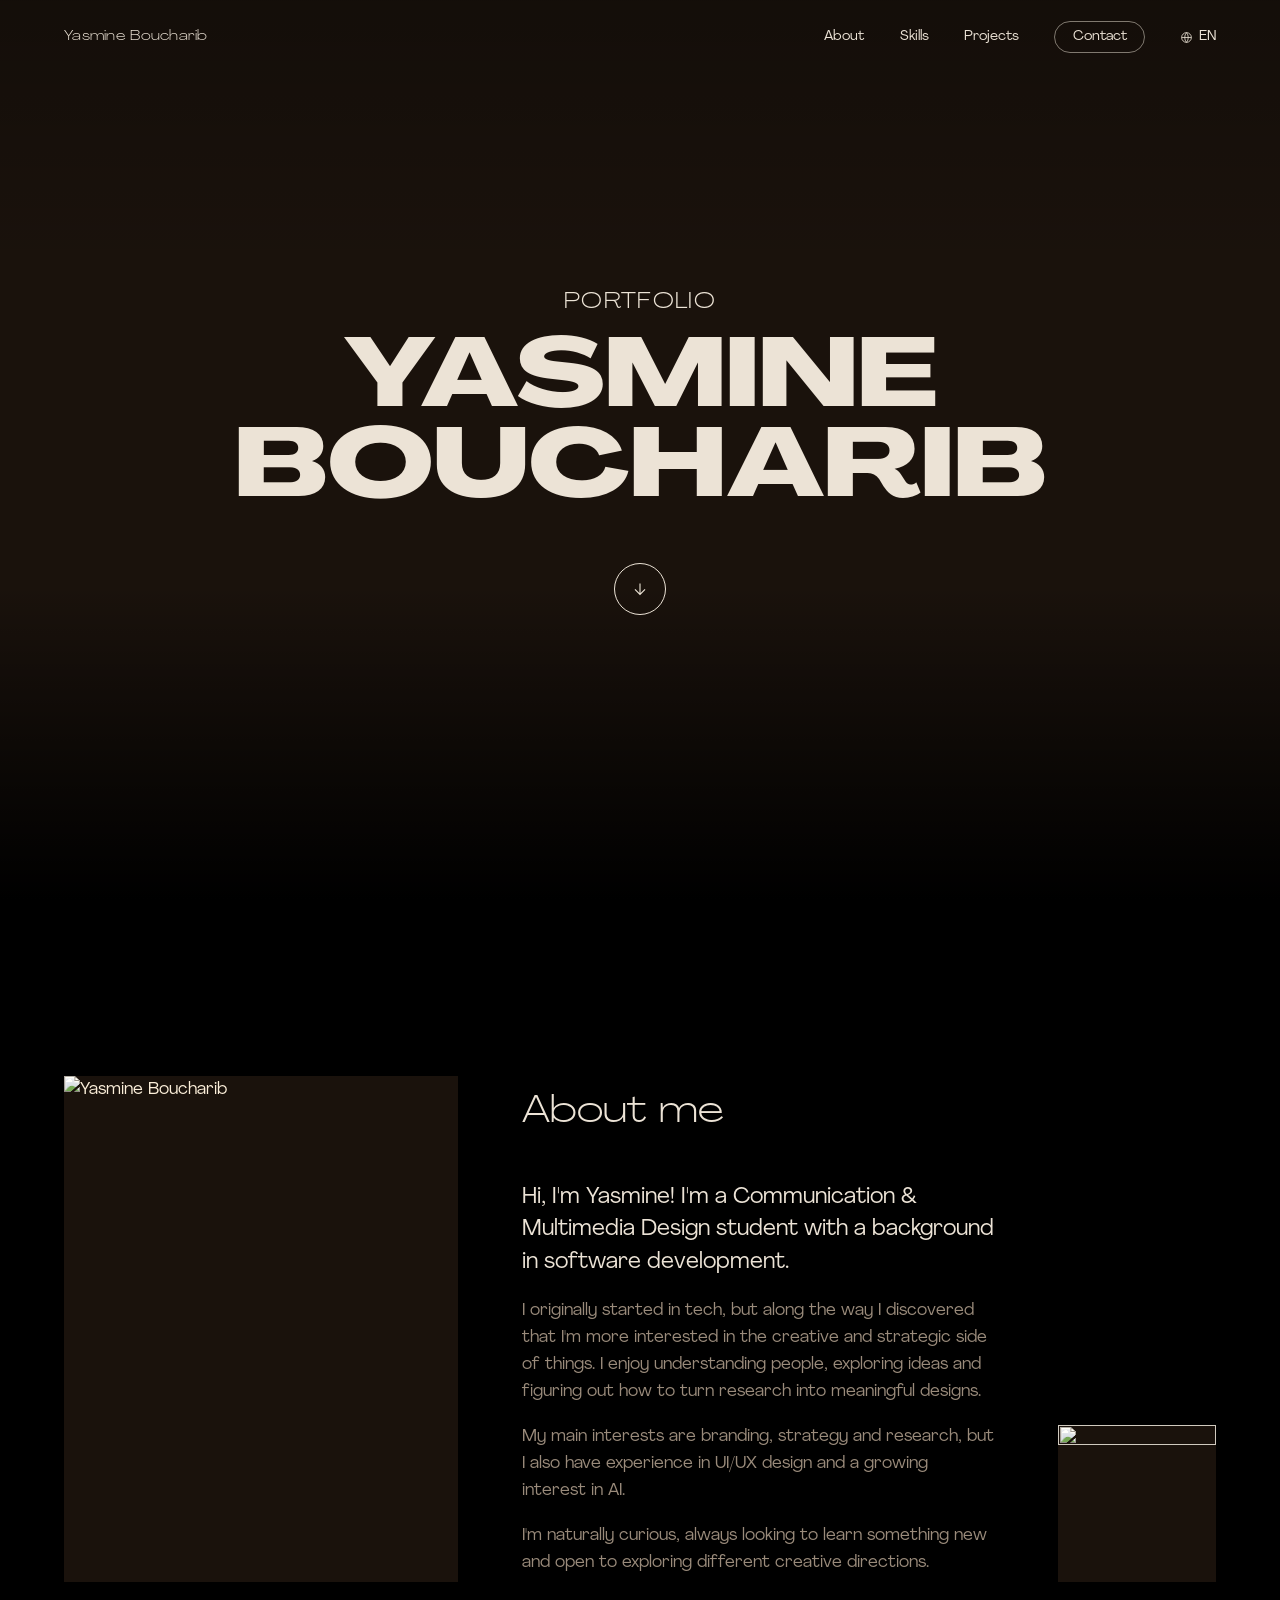
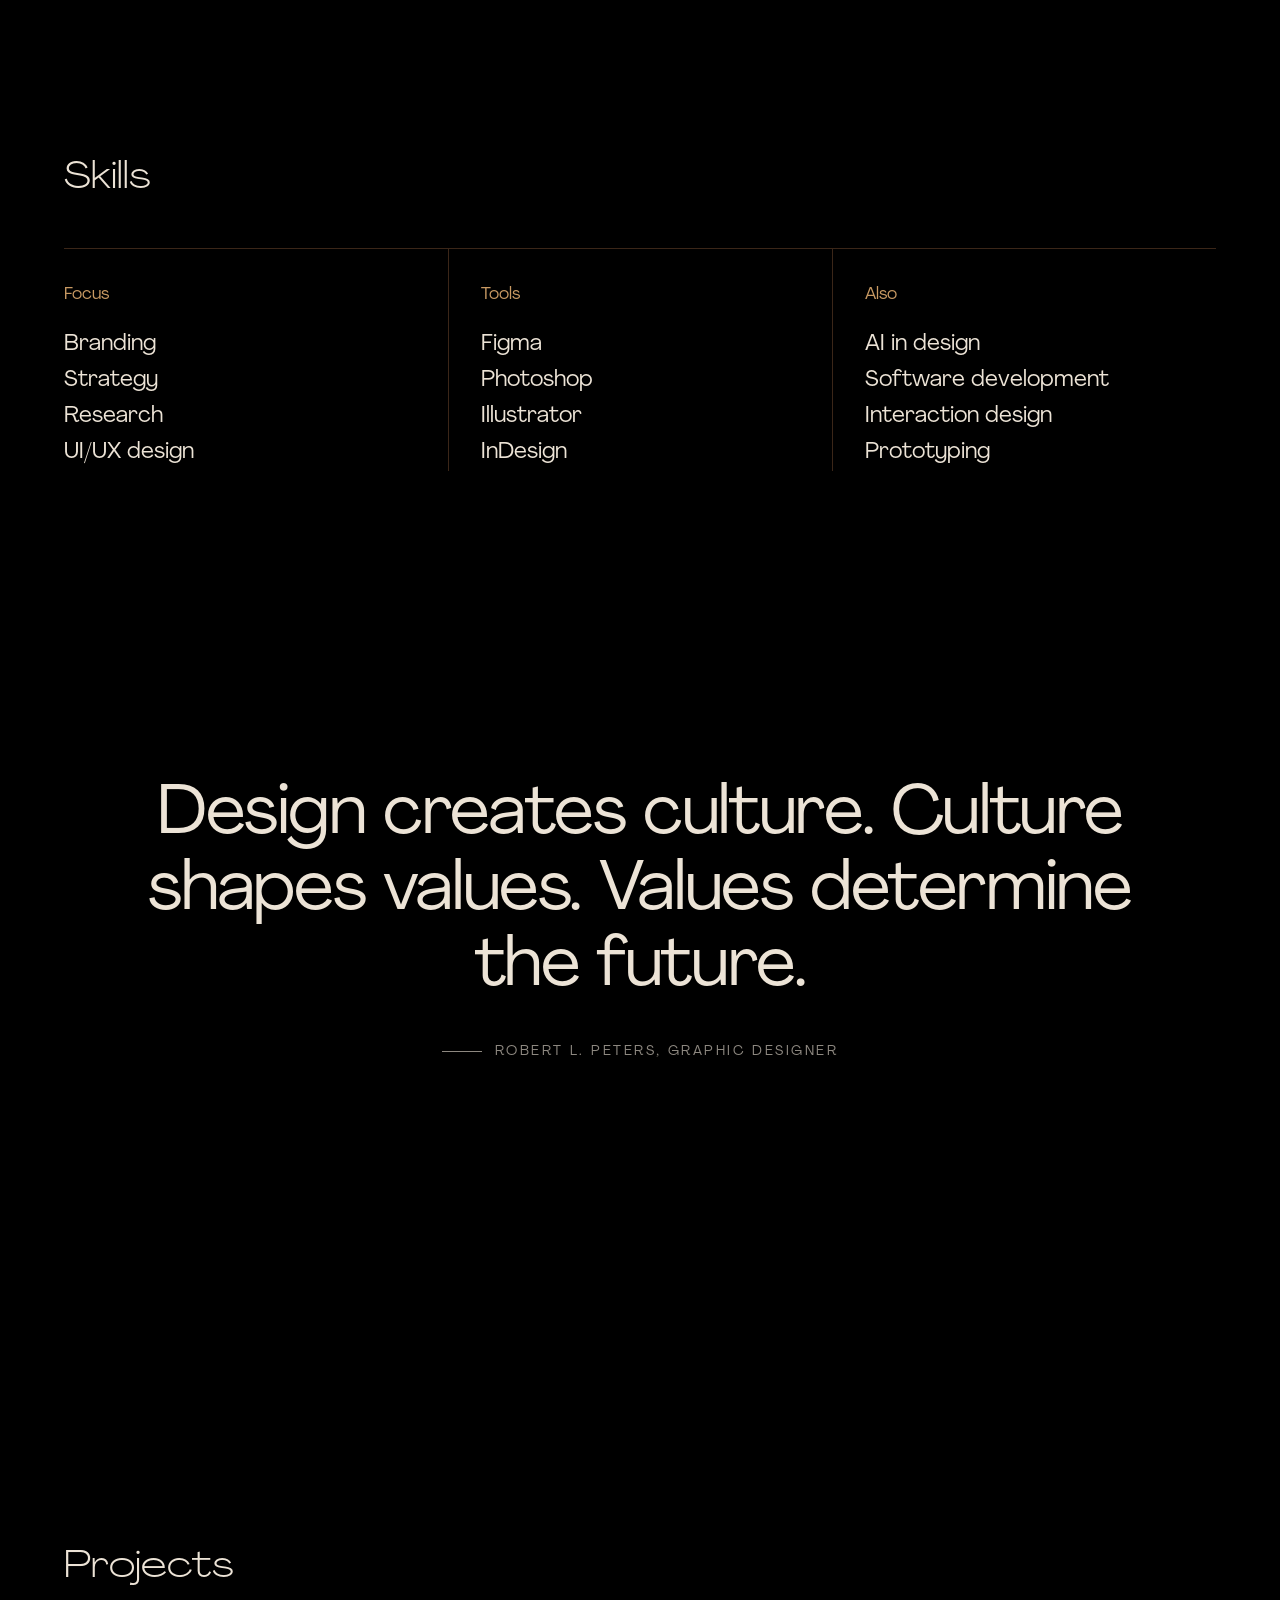
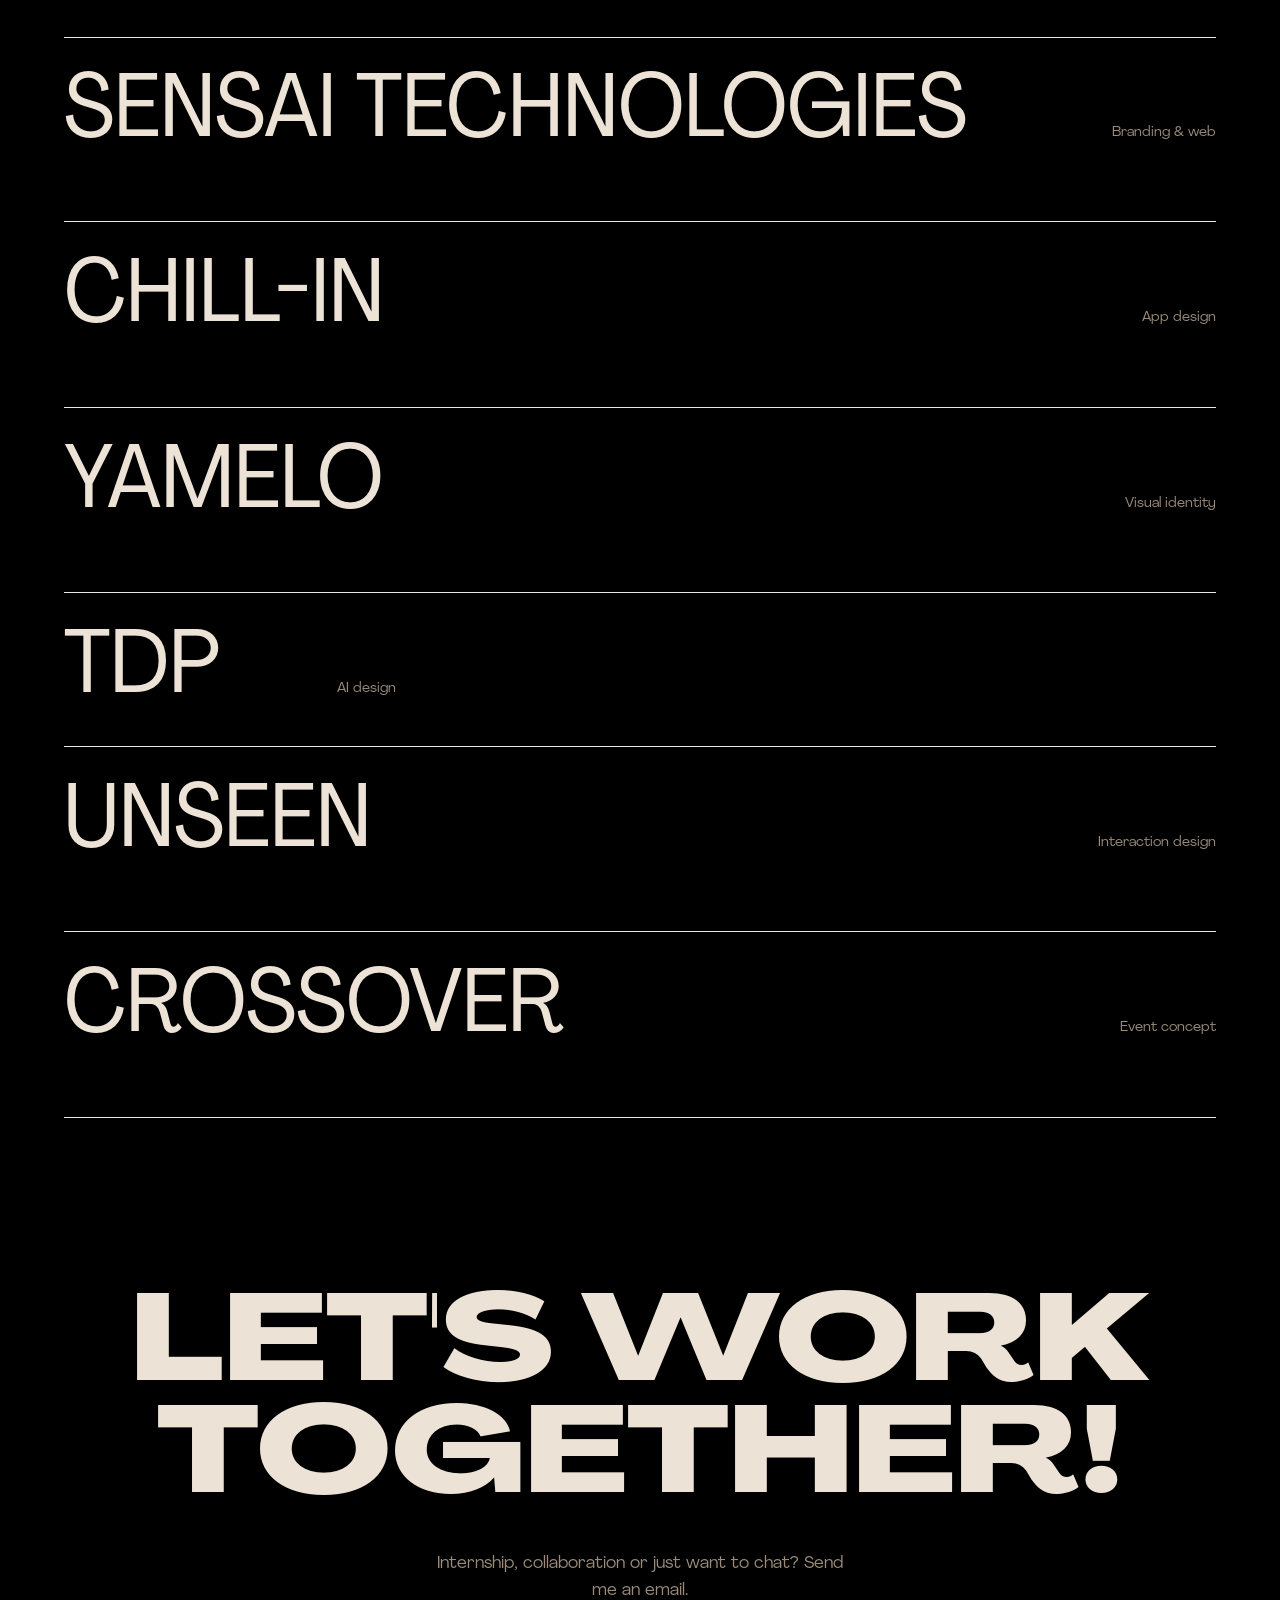
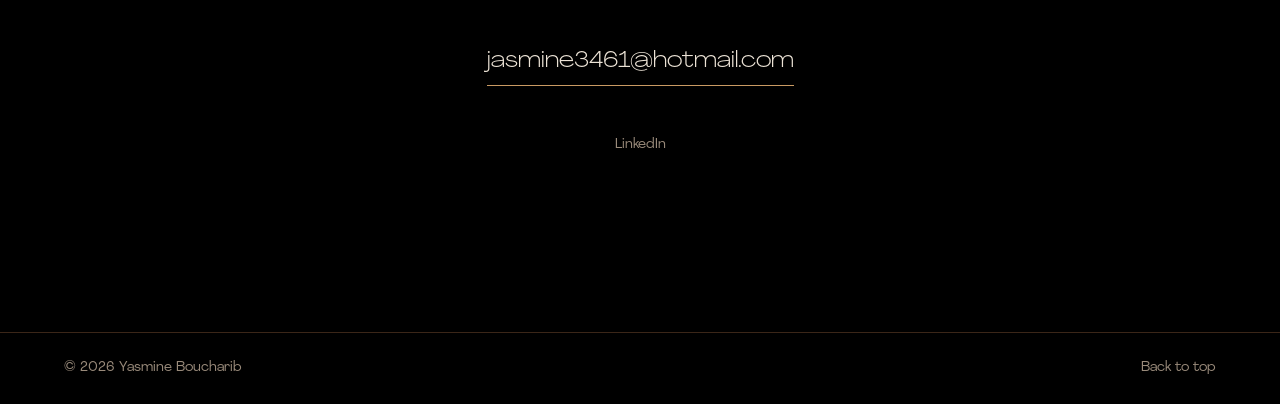
==== index.html @ 0ba99784 "Add files via upload" ====
<!DOCTYPE html>
<html lang="en">
<head>
  <meta charset="UTF-8" />
  <meta name="viewport" content="width=device-width, initial-scale=1.0" />
  <title>Yasmine Boucharib — Portfolio</title>
  <link rel="stylesheet" href="style.css" />

  <!-- EXTRA: quote + scroll-animaties -->
  <style>
    /* dun wit balkje bovenaan dat meeloopt met scrollen */
    .scroll-bar {
      position: fixed;
      inset: 0 0 auto 0;
      height: 2px;
      background: #fff;
      transform-origin: left;
      transform: scaleX(0);
      z-index: 999;
      pointer-events: none;
    }

    /* quote */
    .quote {
      min-height: 100vh;
      min-height: 100svh;
      display: grid;
      place-items: center;
      padding: 6rem clamp(1.25rem, 6vw, 6rem);
      text-align: center;
    }
    .quote blockquote { max-width: 1100px; margin: 0; }
    .quote__text {
      font-size: clamp(2rem, 5.4vw, 5rem);
      line-height: 1.1;
      letter-spacing: -0.02em;
      margin: 0;
    }
    .quote__text .w { display: inline-block; white-space: pre; }
    .quote__by {
      display: inline-block;
      margin-top: 2.2rem;
      font-style: normal;
      font-size: 0.85rem;
      letter-spacing: 0.18em;
      text-transform: uppercase;
      opacity: 0.6;
    }
    .quote__by::before {
      content: "";
      display: inline-block;
      width: 40px;
      height: 1px;
      background: currentColor;
      vertical-align: middle;
      margin-right: 0.8rem;
    }
    /* projecten: geen foto's, wel uitleg bij hover */
    .preview, .project__thumb { display: none !important; }
    .projects__list .project { flex-wrap: wrap; }
    .project__desc {
      display: block;
      grid-column: 1 / -1;
      flex-basis: 100%;
      max-width: 44rem;
      max-height: 0;
      overflow: hidden;
      opacity: 0;
      font-size: 0.95rem;
      line-height: 1.5;
      transition: max-height 0.5s cubic-bezier(0.22, 1, 0.36, 1), opacity 0.4s, margin 0.4s;
    }
    .project:hover .project__desc,
    .project:focus-visible .project__desc { max-height: 8em; opacity: 0.8; margin-top: 0.6rem; }
    @media (hover: none) { .project__desc { max-height: none; opacity: 0.8; margin-top: 0.5rem; } }
    /* taal: Engels standaard, Nederlands als de site op NL staat */
    .project__desc .d-nl { display: none; }
    html[lang^="nl"] .project__desc .d-nl { display: inline; }
    html[lang^="nl"] .project__desc .d-en { display: none; }
  </style>
</head>
<body>

  <!-- NAVBAR -->
  <nav class="nav" id="nav">
    <a href="#home" class="nav__name">Yasmine Boucharib</a>
    <div class="nav__right">
      <ul class="nav__links" id="navLinks">
        <li><a href="#about" data-i18n="nav.about">About</a></li>
        <li><a href="#skills" data-i18n="nav.skills">Skills</a></li>
        <li><a href="#projects" data-i18n="nav.projects">Projects</a></li>
        <li><a href="#contact" class="nav__cta" data-i18n="nav.contact">Contact</a></li>
      </ul>
      <div data-lang-switcher></div>
      <button class="nav__toggle" id="navToggle" aria-expanded="false" data-i18n="nav.menu">Menu</button>
    </div>
  </nav>

  <!-- HERO -->
  <header class="hero" id="home">
    <video class="hero__video" autoplay muted loop playsinline>
      <source src="bg_loop_clean.mp4" type="video/mp4" />
    </video>
    <div class="hero__fade"></div>

    <div class="hero__content">
      <p class="hero__kicker" data-i18n="hero.kicker">Portfolio</p>
      <h1 class="hero__title">
        <span class="line"><span>Yasmine</span></span>
        <span class="line"><span>Boucharib</span></span>
      </h1>
      <a href="#about" class="hero__arrow" aria-label="Scroll">
        <svg viewBox="0 0 24 24" fill="none" stroke="currentColor" stroke-width="1.2">
          <path d="M12 6v12M6.5 12.5 12 18l5.5-5.5" />
        </svg>
      </a>
    </div>
  </header>

  <main>

    <!-- ABOUT -->
    <section class="about" id="about">
      <figure class="about__photo">
        <!-- PLACEHOLDER: vervang door je eigen foto (bijv. assets/yasmine.jpg) -->
        <img src="https://picsum.photos/seed/yasmine-portrait/700/900" alt="Yasmine Boucharib" />
      </figure>

      <div class="about__text">
        <h2 class="heading"><span class="mask"><span class="mask__in" data-i18n="about.heading">About me</span></span></h2>
        <p class="about__intro" data-i18n="about.intro">Hi, I'm Yasmine! I'm a Communication &amp; Multimedia Design student with a background in software development.</p>
        <p data-i18n="about.p1">I originally started in tech, but along the way I discovered that I'm more interested in the creative and strategic side of things. I enjoy understanding people, exploring ideas and figuring out how to turn research into meaningful designs.</p>
        <p data-i18n="about.p2">My main interests are branding, strategy and research, but I also have experience in UI/UX design and a growing interest in AI.</p>
        <p data-i18n="about.p3">I'm naturally curious, always looking to learn something new and open to exploring different creative directions.</p>
      </div>

      <figure class="about__photo about__photo--small">
        <!-- PLACEHOLDER: tweede foto -->
        <img src="https://picsum.photos/seed/yasmine-detail/500/500" alt="" />
      </figure>
    </section>

    <!-- SKILLS -->
    <section class="skills" id="skills">
      <h2 class="heading"><span class="mask"><span class="mask__in" data-i18n="skills.heading">Skills</span></span></h2>
      <div class="skills__cols">
        <div class="skills__group">
          <h3 data-i18n="skills.focus">Focus</h3>
          <ul>
            <li data-i18n="skills.branding">Branding</li>
            <li data-i18n="skills.strategy">Strategy</li>
            <li data-i18n="skills.research">Research</li>
            <li data-i18n="skills.uiux">UI/UX design</li>
          </ul>
        </div>
        <div class="skills__group">
          <h3 data-i18n="skills.tools">Tools</h3>
          <ul>
            <li>Figma</li>
            <li>Photoshop</li>
            <li>Illustrator</li>
            <li>InDesign</li>
          </ul>
        </div>
        <div class="skills__group">
          <h3 data-i18n="skills.also">Also</h3>
          <ul>
            <li data-i18n="skills.ai">AI in design</li>
            <li data-i18n="skills.dev">Software development</li>
            <li data-i18n="skills.interaction">Interaction design</li>
            <li data-i18n="skills.prototyping">Prototyping</li>
          </ul>
        </div>
      </div>
    </section>

    <!-- QUOTE -->
    <section class="quote" id="quote">
      <blockquote>
        <p class="quote__text" id="quoteText">Design creates culture. Culture shapes values. Values determine the future.</p>
        <cite class="quote__by">Robert L. Peters, graphic designer</cite>
      </blockquote>
    </section>

    <!-- PROJECTS -->
    <section class="projects" id="projects">
      <h2 class="heading"><span class="mask"><span class="mask__in" data-i18n="projects.heading">Projects</span></span></h2>

      <ul class="projects__list">
        <li>
          <a href="projects/sensai.html" class="project">
            <span class="project__name">Sensai Technologies</span>
            <span class="project__type" data-i18n="type.brandingweb">Branding &amp; web</span>
            <span class="project__desc"><span class="d-nl" lang="nl">Documentatie, research, design en front-end programmeren.</span><span class="d-en" lang="en">Documentation, research, design and front-end development.</span></span>
          </a>
        </li>
        <li>
          <a href="projects/chill-in.html" class="project">
            <span class="project__name">Chill-in</span>
            <span class="project__type" data-i18n="type.app">App design</span>
            <span class="project__desc"><span class="d-nl" lang="nl">Een project van Paul Zautsen. Ik vernieuwde de stijl en maakte een UI/UX-ontwerp van hoe de app eruit kan zien.</span><span class="d-en" lang="en">A project by Paul Zautsen. I restyled the app and designed the UI/UX of how it could look.</span></span>
          </a>
        </li>
        <li>
          <a href="projects/yamelo.html" class="project">
            <span class="project__name">Yamelo</span>
            <span class="project__type" data-i18n="type.identity">Visual identity</span>
            <span class="project__desc"><span class="d-nl" lang="nl">Mijn eigen app, gemaakt binnen mijn opleiding. UX en software met hulp van AI, hulp bij de stijl van Muhammad Wasim.</span><span class="d-en" lang="en">My own app, made during my studies. UX and software with help from AI, style help from Muhammad Wasim.</span></span>
          </a>
        </li>
        <li>
          <a href="projects/tdp-artikel.html" class="project">
            <span class="project__name">TDP</span>
            <span class="project__type" data-i18n="type.ai">AI design</span>
            <span class="project__desc"><span class="d-nl" lang="nl">Opdracht binnen Multimedia Design: een artikel-website ontwerpen.</span><span class="d-en" lang="en">Multimedia Design assignment: designing an article website.</span></span>
          </a>
        </li>
        <li>
          <a href="projects/unseen.html" class="project">
            <span class="project__name">Unseen</span>
            <span class="project__type" data-i18n="type.interaction">Interaction design</span>
            <span class="project__desc"><span class="d-nl" lang="nl">Als team helemaal zelf gemaakt: van research tot design, en de filmpjes.</span><span class="d-en" lang="en">Made as a team from start to finish: from research to design, and the videos.</span></span>
          </a>
        </li>
        <li>
          <a href="projects/crossover.html" class="project">
            <span class="project__name">Crossover</span>
            <span class="project__type" data-i18n="type.event">Event concept</span>
            <span class="project__desc"><span class="d-nl" lang="nl">Eigen project met Maryam Laasiri, een international business student. Nog bezig.</span><span class="d-en" lang="en">Own project with Maryam Laasiri, an international business student. Ongoing.</span></span>
          </a>
        </li>
      </ul>

      <div class="preview" id="preview" aria-hidden="true">
        <img id="previewImg" src="" alt="" />
      </div>
    </section>

    <!-- CONTACT -->
    <section class="contact" id="contact">
      <h2 class="contact__title"><span class="mask"><span class="mask__in" data-i18n="contact.title">Let's work together!</span></span></h2>
      <p class="contact__sub" data-i18n="contact.sub">Internship, collaboration or just want to chat? Send me an email.</p>
      <a href="mailto:jasmine3461@hotmail.com" class="contact__mail">jasmine3461@hotmail.com</a>
      <ul class="contact__socials">
        <li><a href="https://www.linkedin.com/in/yasmine-boucharib-72169b391/" target="_blank" rel="noopener">LinkedIn</a></li>
      </ul>
    </section>

  </main>

  <footer class="footer">
    <span>© 2026 Yasmine Boucharib</span>
    <a href="#home" data-i18n="footer.top">Back to top</a>
  </footer>

  <!-- GSAP = animatie-library (werkt als een After Effects tijdlijn) -->
  <script src="https://cdn.jsdelivr.net/npm/gsap@3.12.5/dist/gsap.min.js"></script>
  <script src="https://cdn.jsdelivr.net/npm/gsap@3.12.5/dist/ScrollTrigger.min.js"></script>
  <script src="lang.js"></script>
  <script src="script.js"></script>

  <!-- EXTRA: scroll-animaties (los van script.js) -->
  <div class="scroll-bar" id="scrollBar" aria-hidden="true"></div>
  <script>
    (() => {
      const reduce = matchMedia("(prefers-reduced-motion: reduce)").matches;
      if (!window.gsap || !window.ScrollTrigger || reduce) return;
      gsap.registerPlugin(ScrollTrigger);

      // balkje bovenaan
      gsap.to("#scrollBar", {
        scaleX: 1, ease: "none",
        scrollTrigger: { trigger: document.body, start: "top top", end: "bottom bottom", scrub: 0.3 },
      });

      // hero: naam zakt weg en vervaagt bij wegscrollen
      gsap.to(".hero__content", {
        y: 120, opacity: 0, ease: "none",
        scrollTrigger: { trigger: ".hero", start: "top top", end: "bottom top", scrub: true },
      });
      gsap.to(".hero__video", {
        scale: 1.15, ease: "none",
        scrollTrigger: { trigger: ".hero", start: "top top", end: "bottom top", scrub: true },
      });

      // about: foto's openen als een gordijn en bewegen mee (parallax)
      gsap.utils.toArray(".about__photo").forEach((fig, i) => {
        gsap.fromTo(fig, { clipPath: "inset(100% 0 0 0)" }, {
          clipPath: "inset(0% 0 0 0)", duration: 1.4, ease: "expo.out",
          scrollTrigger: { trigger: fig, start: "top 85%" },
        });
        const img = fig.querySelector("img");
        if (img) {
          gsap.fromTo(img, { yPercent: -8, scale: 1.15 }, {
            yPercent: 8, ease: "none",
            scrollTrigger: { trigger: fig, start: "top bottom", end: "bottom top", scrub: true },
          });
        }
        gsap.to(fig, {
          y: i ? -80 : -30, ease: "none",
          scrollTrigger: { trigger: ".about", start: "top bottom", end: "bottom top", scrub: true },
        });
      });
      gsap.from(".about__text p", {
        y: 40, opacity: 0, duration: 1, stagger: 0.12, ease: "expo.out",
        scrollTrigger: { trigger: ".about__text", start: "top 75%" },
      });

      // skills: kolommen en items komen één voor één binnen
      gsap.utils.toArray(".skills__group").forEach((g, i) => {
        gsap.from(g.querySelector("h3"), {
          y: 30, opacity: 0, duration: 0.9, delay: i * 0.12, ease: "expo.out",
          scrollTrigger: { trigger: ".skills__cols", start: "top 80%" },
        });
        gsap.from(g.querySelectorAll("li"), {
          x: -30, opacity: 0, duration: 0.8, stagger: 0.07, delay: 0.2 + i * 0.12, ease: "power3.out",
          scrollTrigger: { trigger: ".skills__cols", start: "top 80%" },
        });
      });

      // quote: woorden lichten één voor één op terwijl je scrollt
      const q = document.getElementById("quoteText");
      if (q) {
        q.innerHTML = q.textContent.split(" ").map((w) => `<span class="w">${w} </span>`).join("");
        gsap.fromTo(q.querySelectorAll(".w"), { opacity: 0.12, y: 20 }, {
          opacity: 1, y: 0, stagger: 0.3, ease: "none",
          scrollTrigger: { trigger: ".quote", start: "top 70%", end: "center 45%", scrub: 0.6 },
        });
        gsap.from(".quote__by", {
          opacity: 0, y: 20, duration: 1, ease: "expo.out",
          scrollTrigger: { trigger: ".quote__by", start: "top 90%" },
        });
      }

      // projecten: lijst schuift omhoog, rij voor rij
      gsap.from(".projects__list > li", {
        y: 60, opacity: 0, duration: 1, stagger: 0.09, ease: "expo.out",
        scrollTrigger: { trigger: ".projects__list", start: "top 85%" },
      });

      // contact
      gsap.from(".contact__sub, .contact__mail, .contact__socials", {
        y: 40, opacity: 0, duration: 1, stagger: 0.12, ease: "expo.out",
        scrollTrigger: { trigger: ".contact", start: "top 75%" },
      });
    })();
  </script>
</body>
</html>
---- style.css ----
/* =========================================
   FONT — Agrandir (Pangram Pangram)
   Download via pangrampangram.com en zet de
   bestanden in een map /fonts naast deze css.
   ========================================= */
@font-face {
  font-family: "Agrandir";
  src: url("assets/fonts/Agrandir-Regular.woff2") format("woff2"),
       url("assets/fonts/Agrandir-Regular.otf") format("opentype");
  font-weight: 400;
  font-display: swap;
}
@font-face {
  font-family: "Agrandir";
  src: url("assets/fonts/Agrandir-GrandHeavy.woff2") format("woff2"),
       url("assets/fonts/Agrandir-GrandHeavy.otf") format("opentype");
  font-weight: 800;
  font-display: swap;
}
@font-face {
  font-family: "Agrandir Wide";
  src: url("assets/fonts/Agrandir-WideLight.woff2") format("woff2"),
       url("assets/fonts/Agrandir-WideLight.otf") format("opentype");
  font-weight: 300;
  font-display: swap;
}
@font-face {
  font-family: "Agrandir Narrow";
  src: url("assets/fonts/Agrandir-Narrow.woff2") format("woff2"),
       url("assets/fonts/Agrandir-Narrow.otf") format("opentype");
  font-weight: 700;
  font-display: swap;
}

/* =========================================
   TOKENS — palet komt uit de achtergrondvideo
   ========================================= */
:root {
  --black: #000000;      /* basis, zoals gevraagd */
  --espresso: #1a120c;   /* diepste bruin uit de video */
  --walnut: #3b2618;     /* randen, lijnen */
  --honey: #c99a63;      /* accent, het licht in de video */
  --sand: #ece3d6;       /* tekst */
  --dust: #9a8b7b;       /* secundaire tekst */
  --line-white: rgba(255, 255, 255, 0.9); /* lijnen bij projecten */

  --font: "Agrandir", "Helvetica Neue", Arial, "PingFang SC", "Microsoft YaHei", "Noto Sans SC", "Noto Sans Arabic", "Segoe UI", sans-serif;
  --font-wide: "Agrandir Wide", "Agrandir", "Helvetica Neue", Arial, "PingFang SC", "Microsoft YaHei", "Noto Sans SC", "Noto Sans Arabic", sans-serif;
  --font-narrow: "Agrandir Narrow", "Agrandir", "Arial Narrow", "PingFang SC", "Microsoft YaHei", "Noto Sans SC", "Noto Sans Arabic", sans-serif;

  /* type scale (1.333) */
  --fs-sm: 0.875rem;
  --fs-base: 1.0625rem;
  --fs-md: 1.4rem;
  --fs-lg: 2.37rem;
  --fs-xl: clamp(2.5rem, 7vw, 5.6rem);
  --fs-hero: clamp(3.4rem, 11vw, 9.5rem);

  --pad-x: clamp(1.25rem, 5vw, 4.5rem);
  --gap-section: clamp(6rem, 14vw, 11rem);
  --ease: cubic-bezier(0.22, 1, 0.36, 1);
}

/* =========================================
   RESET
   ========================================= */
*, *::before, *::after { box-sizing: border-box; margin: 0; padding: 0; }
html { scroll-behavior: smooth; overflow-x: clip; }
body {
  background: var(--black);
  color: var(--sand);
  font-family: var(--font);
  font-size: var(--fs-base);
  line-height: 1.6;
  -webkit-font-smoothing: antialiased;
  overflow-x: clip;
}
img { display: block; max-width: 100%; }
a { color: inherit; text-decoration: none; }
ul { list-style: none; }

:focus-visible {
  outline: 2px solid var(--honey);
  outline-offset: 4px;
}

/* =========================================
   NAVBAR
   ========================================= */
.nav {
  position: fixed;
  inset: 0 0 auto 0;
  z-index: 50;
  display: flex;
  align-items: center;
  justify-content: space-between;
  padding: 1.4rem var(--pad-x);
  transition: background 0.4s var(--ease), padding 0.4s var(--ease);
}
.nav.is-scrolled {
  background: rgba(0, 0, 0, 0.85);
  backdrop-filter: blur(12px);
  -webkit-backdrop-filter: blur(12px);
  padding-block: 0.9rem;
}
.nav__name {
  font-family: var(--font-wide);
  font-weight: 300;
  font-size: var(--fs-sm);
  letter-spacing: 0.02em;
}
.nav__right {
  display: flex;
  align-items: center;
  gap: 2.2rem; /* zelfde afstand als tussen de links */
}
/* taalknop in dezelfde stijl als de andere links */
.nav .lang { font-size: var(--fs-sm); }
.nav .lang__btn {
  border: 0;
  border-radius: 0;
  padding: 0.25rem 0;
  gap: 0.35rem;
  line-height: inherit;
  position: relative;
}
.nav .lang__btn::after {
  content: "";
  position: absolute;
  left: 0; bottom: 0;
  width: 100%; height: 1px;
  background: currentColor;
  transform: scaleX(0);
  transform-origin: right;
  transition: transform 0.4s var(--ease);
}
.nav .lang__btn:hover::after,
.nav .lang.is-open .lang__btn::after { transform: scaleX(1); transform-origin: left; }
.nav .lang__btn svg { width: 13px; height: 13px; }
.nav__links {
  display: flex;
  align-items: center;
  gap: 2.2rem;
  font-size: var(--fs-sm);
}
.nav__links a {
  position: relative;
  padding-block: 0.25rem;
}
.nav__links a::after {
  content: "";
  position: absolute;
  left: 0; bottom: 0;
  width: 100%; height: 1px;
  background: currentColor;
  transform: scaleX(0);
  transform-origin: right;
  transition: transform 0.4s var(--ease);
}
.nav__links a:hover::after,
.nav__links a.is-active::after {
  transform: scaleX(1);
  transform-origin: left;
}
.nav__cta {
  border: 1px solid rgba(236, 227, 214, 0.5);
  border-radius: 999px;
  padding: 0.45rem 1.1rem !important;
  transition: background 0.3s, color 0.3s;
}
.nav__cta::after { display: none; }
.nav__cta:hover { background: var(--sand); color: var(--black); }

.nav__toggle {
  display: none;
  background: none;
  border: 0;
  color: var(--sand);
  font: inherit;
  font-size: var(--fs-sm);
  cursor: pointer;
}

/* =========================================
   HERO
   ========================================= */
.hero {
  position: relative;
  height: 100vh;
  height: 100svh;
  min-height: 560px;
  display: grid;
  place-items: center;
  overflow: hidden;
  background: var(--espresso); /* fallback als de video laadt */
}
.hero__video {
  position: absolute;
  inset: 0;
  width: 100%; height: 100%;
  object-fit: cover;
}
/* video loopt naadloos over in het zwart eronder */
.hero__fade {
  position: absolute;
  inset: 0;
  background:
    linear-gradient(to bottom, rgba(0,0,0,0.25) 0%, rgba(0,0,0,0) 30%, rgba(0,0,0,0) 65%, var(--black) 100%);
}
.hero__content {
  position: relative;
  text-align: center;
  display: flex;
  flex-direction: column;
  align-items: center;
}
.hero__kicker {
  font-family: var(--font-wide);
  font-weight: 300;
  font-size: var(--fs-md);
  letter-spacing: 0.06em;
  text-transform: uppercase;
  margin-bottom: 1.2rem;
  opacity: 0;
  animation: fadeIn 1s var(--ease) 0.2s forwards;
}
.hero__title {
  font-weight: 800;
  font-size: clamp(2.6rem, 7.5vw, 6.8rem);
  line-height: 0.88;
  text-transform: uppercase;
  letter-spacing: -0.01em;
}
.hero__title .line {
  display: block;
  overflow: hidden;
  /* ruimte boven/onder zodat Agrandir niet wordt afgesneden */
  padding: 0.14em 0.04em 0.06em;
  margin: -0.14em 0 -0.06em;
}
.hero__title .line span {
  display: block;
  transform: translateY(105%);
  animation: rise 1.2s var(--ease) forwards;
}
.hero__title .line:nth-child(2) span { animation-delay: 0.12s; }

.hero__arrow {
  margin-top: 3rem;
  width: 52px; height: 52px;
  border: 1px solid var(--sand);
  border-radius: 50%;
  display: grid;
  place-items: center;
  opacity: 0;
  animation: fadeIn 1s var(--ease) 0.9s forwards;
  transition: background 0.3s, color 0.3s;
}
.hero__arrow svg { width: 22px; height: 22px; }
.hero__arrow:hover { background: var(--sand); color: var(--black); }

@keyframes rise { to { transform: translateY(0); } }
@keyframes fadeIn { to { opacity: 1; } }

/* =========================================
   GEDEELD
   ========================================= */
main > section {
  padding: var(--gap-section) var(--pad-x) 0;
}
.heading {
  font-family: var(--font-wide);
  font-weight: 300;
  font-size: var(--fs-lg);
  line-height: 1.1;
  margin-bottom: 3rem;
}

/* =========================================
   ABOUT
   ========================================= */
.about {
  display: grid;
  grid-template-columns: 5fr 6fr 2fr;
  gap: clamp(2rem, 5vw, 5rem);
  align-items: start;
}
.about__photo { background: var(--espresso); }
.about__photo img {
  width: 100%;
  aspect-ratio: 7 / 9;
  object-fit: cover;
  filter: sepia(0.25) saturate(0.85);
}
.about__photo--small {
  align-self: end;
}
.about__photo--small img { aspect-ratio: 1; }
.about__text { max-width: 34rem; padding-top: 1rem; }
.about__text p + p { margin-top: 1.1rem; color: var(--dust); }
.about__intro {
  font-size: var(--fs-md);
  line-height: 1.45;
  color: var(--sand);
}

/* =========================================
   SKILLS
   ========================================= */
.skills__cols {
  display: grid;
  grid-template-columns: repeat(3, 1fr);
  border-top: 1px solid var(--walnut);
}
.skills__group { padding: 2rem 2rem 0 0; }
.skills__group + .skills__group {
  padding-left: 2rem;
  border-left: 1px solid var(--walnut);
}
.skills__group h3 {
  font-weight: 400;
  font-size: var(--fs-base);
  color: var(--honey);
  margin-bottom: 1.2rem;
}
.skills__group ul { overflow: hidden; }
.skills__group li {
  font-size: var(--fs-md);
  line-height: 1.6;
}

/* =========================================
   MASKER — tekst schuift omhoog uit het niets
   ========================================= */
.mask { display: block; overflow: hidden; padding: 0.14em 0.04em 0.08em; margin: -0.14em -0.04em -0.08em; }
.mask__in { display: block; }
.sr-only {
  position: absolute; width: 1px; height: 1px;
  overflow: hidden; clip: rect(0 0 0 0); white-space: nowrap;
}

/* =========================================
   REEL — kinetic typography
   ========================================= */
.reel {
  position: relative;
  height: 100vh;
  height: 100svh;
  min-height: 520px;
  margin-top: var(--gap-section);
  padding: 0;
  overflow: hidden;
  background: var(--black);
}
.reel__stage {
  position: absolute;
  inset: 0;
  perspective: 1100px;
}
.reel__fx {
  position: absolute;
  inset: 0;
  display: grid;
  /* vaste kolom: te brede woorden duwen het midden niet meer opzij */
  grid-template-columns: minmax(0, 1fr);
  grid-template-rows: minmax(0, 1fr);
  place-items: center;
  transform-style: preserve-3d;
}
.reel__fx > * { grid-area: 1 / 1; justify-self: unsafe center; }
.reel__bg {
  position: absolute;
  inset: 0;
  background: var(--honey);
  transform: scaleY(0);
  transform-origin: 50% 100%;
}
.reel__circle {
  position: absolute;
  inset: 0;
  background: var(--black);
  clip-path: circle(0% at 50% 50%);
}
.reel__ring {
  width: min(72vw, 72vh);
  aspect-ratio: 1;
  border: 1px solid var(--sand);
  border-radius: 50%;
  opacity: 0;
}
.reel__lines { position: absolute; inset: 0; }
.reel__lines span {
  position: absolute;
  left: 0;
  width: 100%;
  height: 1px;
  background: var(--sand);
  transform: scaleX(0);
}
.reel__lines span:nth-child(1) { top: 28%; }
.reel__lines span:nth-child(2) { top: 50%; }
.reel__lines span:nth-child(3) { top: 72%; }

.reel__word {
  position: relative;
  margin: 0;
  font-weight: 800;
  font-size: clamp(3rem, 13vw, 13rem);
  line-height: 0.95;
  text-transform: uppercase;
  white-space: nowrap;
  color: var(--sand);
  opacity: 0;
  visibility: hidden;
}
.reel__word--mask { overflow: hidden; padding: 0.16em 0.06em 0.1em; }
.reel__word--dark { color: var(--black); }
.reel__word--outline {
  color: transparent;
  -webkit-text-stroke: 2px var(--sand);
}
.reel__word .ch,
.reel__small .ch,
.reel__word .chi { display: inline-block; white-space: pre; }

/* teller + balk */
.reel__ui {
  position: absolute;
  left: var(--pad-x);
  right: var(--pad-x);
  bottom: 2rem;
  z-index: 4;
  display: flex;
  align-items: center;
  gap: 1rem;
  font-size: var(--fs-sm);
  color: var(--sand);
  pointer-events: none;
}
.reel__ui > * {
  background: rgba(0, 0, 0, 0.45);
  backdrop-filter: blur(8px);
  -webkit-backdrop-filter: blur(8px);
  border-radius: 999px;
  padding: 0.4rem 0.9rem;
}
.reel__ui > .reel__bar { padding: 0; border-radius: 0; background: rgba(236, 227, 214, 0.3); }
.reel__count b { font-weight: 400; }
.reel__bar {
  position: relative;
  width: 120px;
  height: 1px;
  background: rgba(236, 227, 214, 0.3);
}
.reel__bar i {
  position: absolute;
  inset: 0;
  background: var(--sand);
  transform: scaleX(0);
  transform-origin: left;
}
.reel__hint { margin-inline-start: auto; opacity: 0.7; }

/* eigen cursor */
.reel__cursor {
  position: absolute;
  top: 0;
  left: 0;
  z-index: 5;
  width: 88px;
  height: 88px;
  margin: -44px 0 0 -44px;
  border-radius: 50%;
  background: var(--sand);
  color: var(--black);
  display: grid;
  place-items: center;
  font-size: 0.8rem;
  pointer-events: none;
  box-shadow: 0 10px 30px rgba(0, 0, 0, 0.35);
  transform: scale(0);
}
@media (hover: hover) {
  .reel { cursor: none; }
}
@media (hover: none) {
  .reel__cursor { display: none; }
}
.reel__small {
  position: relative;
  margin: 0;
  transform: translateY(clamp(3.5rem, 9vw, 8rem));
  font-family: var(--font-wide);
  font-weight: 300;
  font-size: clamp(1rem, 2vw, 1.6rem);
  color: var(--honey);
  opacity: 0;
  visibility: hidden;
}

/* lijnen onder de projecten tekenen zichzelf */
.projects__list { position: relative; border-top: 0 !important; }
.projects__list::before,
.projects__list li::after {
  content: "";
  position: absolute;
  left: 0;
  right: 0;
  height: 1px;
  background: var(--line-white);
  transform: scaleX(var(--draw, 1));
  transform-origin: left;
}
.projects__list::before { top: 0; }
.projects__list li { position: relative; overflow: hidden; border-bottom: 0 !important; }
.projects__list li::after { bottom: 0; }
html[dir="rtl"] .projects__list::before,
html[dir="rtl"] .projects__list li::after { transform-origin: right; }

/* foto in About: overflow voor de wipe */
.about__photo { overflow: hidden; }

/* =========================================
   PROJECTS — het opvallende stuk
   ========================================= */
.projects__list {
  border-top: 1px solid var(--line-white);
}
.projects__list li {
  border-bottom: 1px solid var(--line-white);
}
.project {
  display: flex;
  align-items: baseline;
  justify-content: space-between;
  gap: 2rem;
  padding: clamp(1.2rem, 2.5vw, 2rem) 0;
  transition: color 0.35s var(--ease), padding 0.5s var(--ease);
}
.project__name {
  font-family: var(--font-narrow);
  font-weight: 700;
  font-size: var(--fs-xl);
  line-height: 1;
  text-transform: uppercase;
}
.project__type {
  flex-shrink: 0;
  font-size: var(--fs-sm);
  color: var(--dust);
  transition: color 0.35s;
}
.project__thumb { display: none; }

/* hover: andere namen dimmen, actieve schuift in */
.projects__list:hover .project { color: rgba(236, 227, 214, 0.25); }
.projects__list .project:hover,
.projects__list .project:focus-visible {
  color: var(--sand);
  padding-left: 1.5rem;
}
.project:hover .project__type { color: var(--honey); }

.preview {
  position: fixed;
  top: 0; left: 0;
  width: clamp(240px, 26vw, 400px);
  aspect-ratio: 9 / 6.5;
  pointer-events: none;
  z-index: 40;
  overflow: hidden;
  opacity: 0;
  transform: translate(-50%, -50%) scale(0.85);
  transition: opacity 0.35s var(--ease), transform 0.45s var(--ease);
}
.preview.is-visible {
  opacity: 1;
  transform: translate(-50%, -50%) scale(1);
}
.preview img {
  width: 100%; height: 100%;
  object-fit: cover;
}

/* =========================================
   CONTACT
   ========================================= */
.contact {
  padding-bottom: var(--gap-section);
  text-align: center;
}
.contact__title {
  font-weight: 800;
  font-size: clamp(2.2rem, 9.5vw, 9rem);
  line-height: 0.92;
  text-transform: uppercase;
  max-width: 12ch;
  overflow-wrap: break-word;
  hyphens: auto;
  margin: 0 auto 2rem;
}
.contact__sub {
  color: var(--dust);
  max-width: 36ch;
  margin: 0 auto 2.5rem;
}
.contact__mail {
  display: inline-block;
  font-family: var(--font-wide);
  font-weight: 300;
  font-size: var(--fs-md);
  border-bottom: 1px solid var(--honey);
  padding-bottom: 0.3rem;
  transition: color 0.3s;
}
.contact__mail:hover { color: var(--honey); }
.contact__socials {
  display: flex;
  justify-content: center;
  gap: 2rem;
  margin-top: 3rem;
  font-size: var(--fs-sm);
  color: var(--dust);
}
.contact__socials a:hover { color: var(--sand); }

/* =========================================
   FOOTER
   ========================================= */
.footer {
  display: flex;
  justify-content: space-between;
  padding: 1.5rem var(--pad-x);
  border-top: 1px solid var(--walnut);
  font-size: var(--fs-sm);
  color: var(--dust);
}
.footer a:hover { color: var(--sand); }

/* =========================================
   RESPONSIVE
   ========================================= */
@media (max-width: 900px) {
  .about { grid-template-columns: 1fr 1fr; }
  .about__photo--small { display: none; }
}

@media (max-width: 720px) {
  .skills__cols { grid-template-columns: 1fr; }
  .skills__group,
  .skills__group + .skills__group {
    padding: 1.6rem 0;
    border-left: 0;
    border-bottom: 1px solid var(--walnut);
  }
  .nav__toggle { display: block; }
  .nav__links {
    position: fixed;
    inset: 0;
    flex-direction: column;
    justify-content: center;
    gap: 2rem;
    font-size: var(--fs-lg);
    background: var(--black);
    opacity: 0;
    visibility: hidden;
    transition: opacity 0.4s var(--ease), visibility 0.4s;
    z-index: -1;
  }
  .nav.is-open .nav__links { opacity: 1; visibility: visible; }
  .nav__cta { font-size: var(--fs-md); }

  .about { grid-template-columns: 1fr; }
  .about__photo { max-width: 420px; }


  .project { flex-direction: column; gap: 0.6rem; }
  .project__thumb {
    display: block;
    width: 100%;
    aspect-ratio: 16 / 10;
    object-fit: cover;
    margin-top: 0.8rem;
  }
  .projects__list:hover .project { color: inherit; }
  .projects__list .project:hover { padding-left: 0; }
  .preview { display: none; }
}

@media (prefers-reduced-motion: reduce) {
  html { scroll-behavior: auto; }
  *, *::before, *::after {
    animation-duration: 0.01ms !important;
    animation-delay: 0ms !important;
    transition-duration: 0.01ms !important;
  }
}

/* =========================================
   ARABISCH (rechts naar links)
   ========================================= */
html[dir="rtl"] .skills__group { padding: 2rem 0 0 2rem; }
html[dir="rtl"] .skills__group + .skills__group {
  padding-right: 2rem;
  border-left: 0;
  border-right: 1px solid var(--walnut);
}
html[dir="rtl"] .projects__list .project:hover,
html[dir="rtl"] .projects__list .project:focus-visible { padding-left: 0; padding-right: 1.5rem; }
@media (max-width: 720px) {
  html[dir="rtl"] .projects__list .project:hover { padding-right: 0; }
  html[dir="rtl"] .skills__group,
  html[dir="rtl"] .skills__group + .skills__group { padding: 1.6rem 0; border-right: 0; }
}
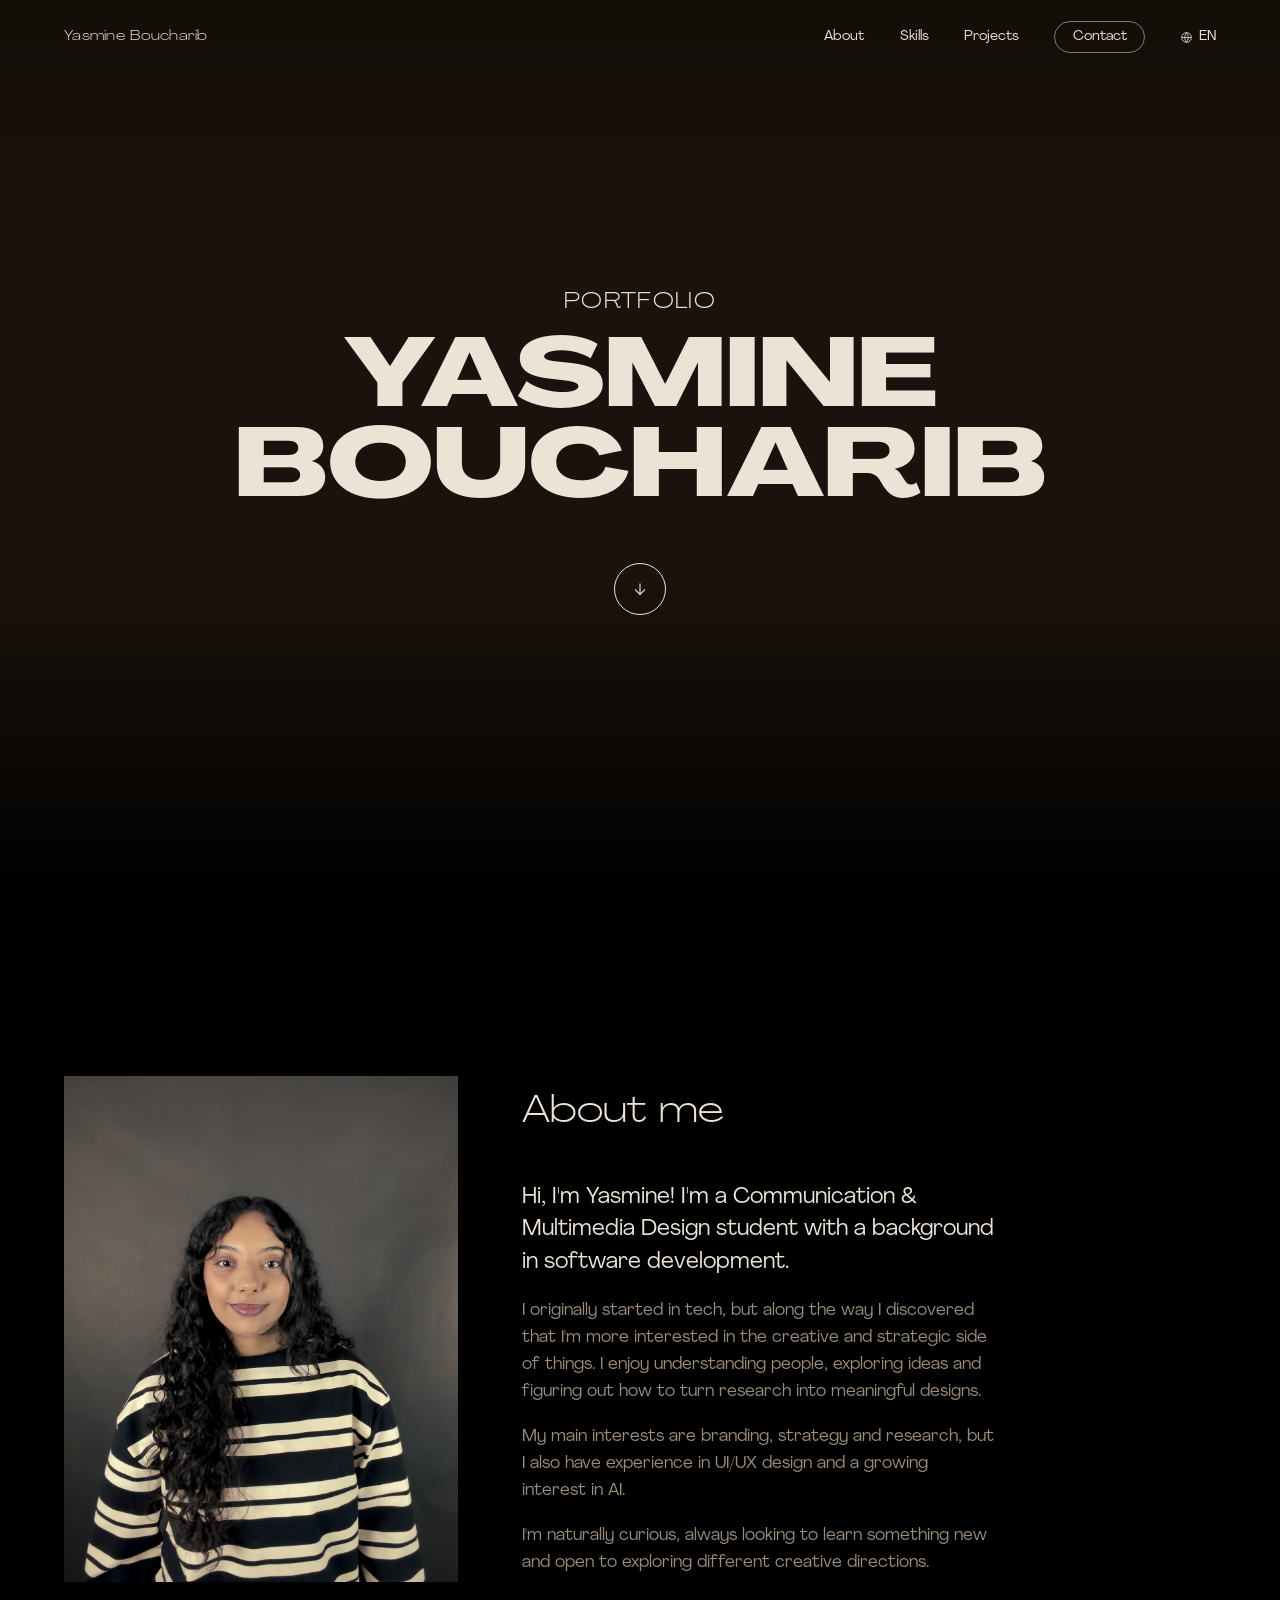
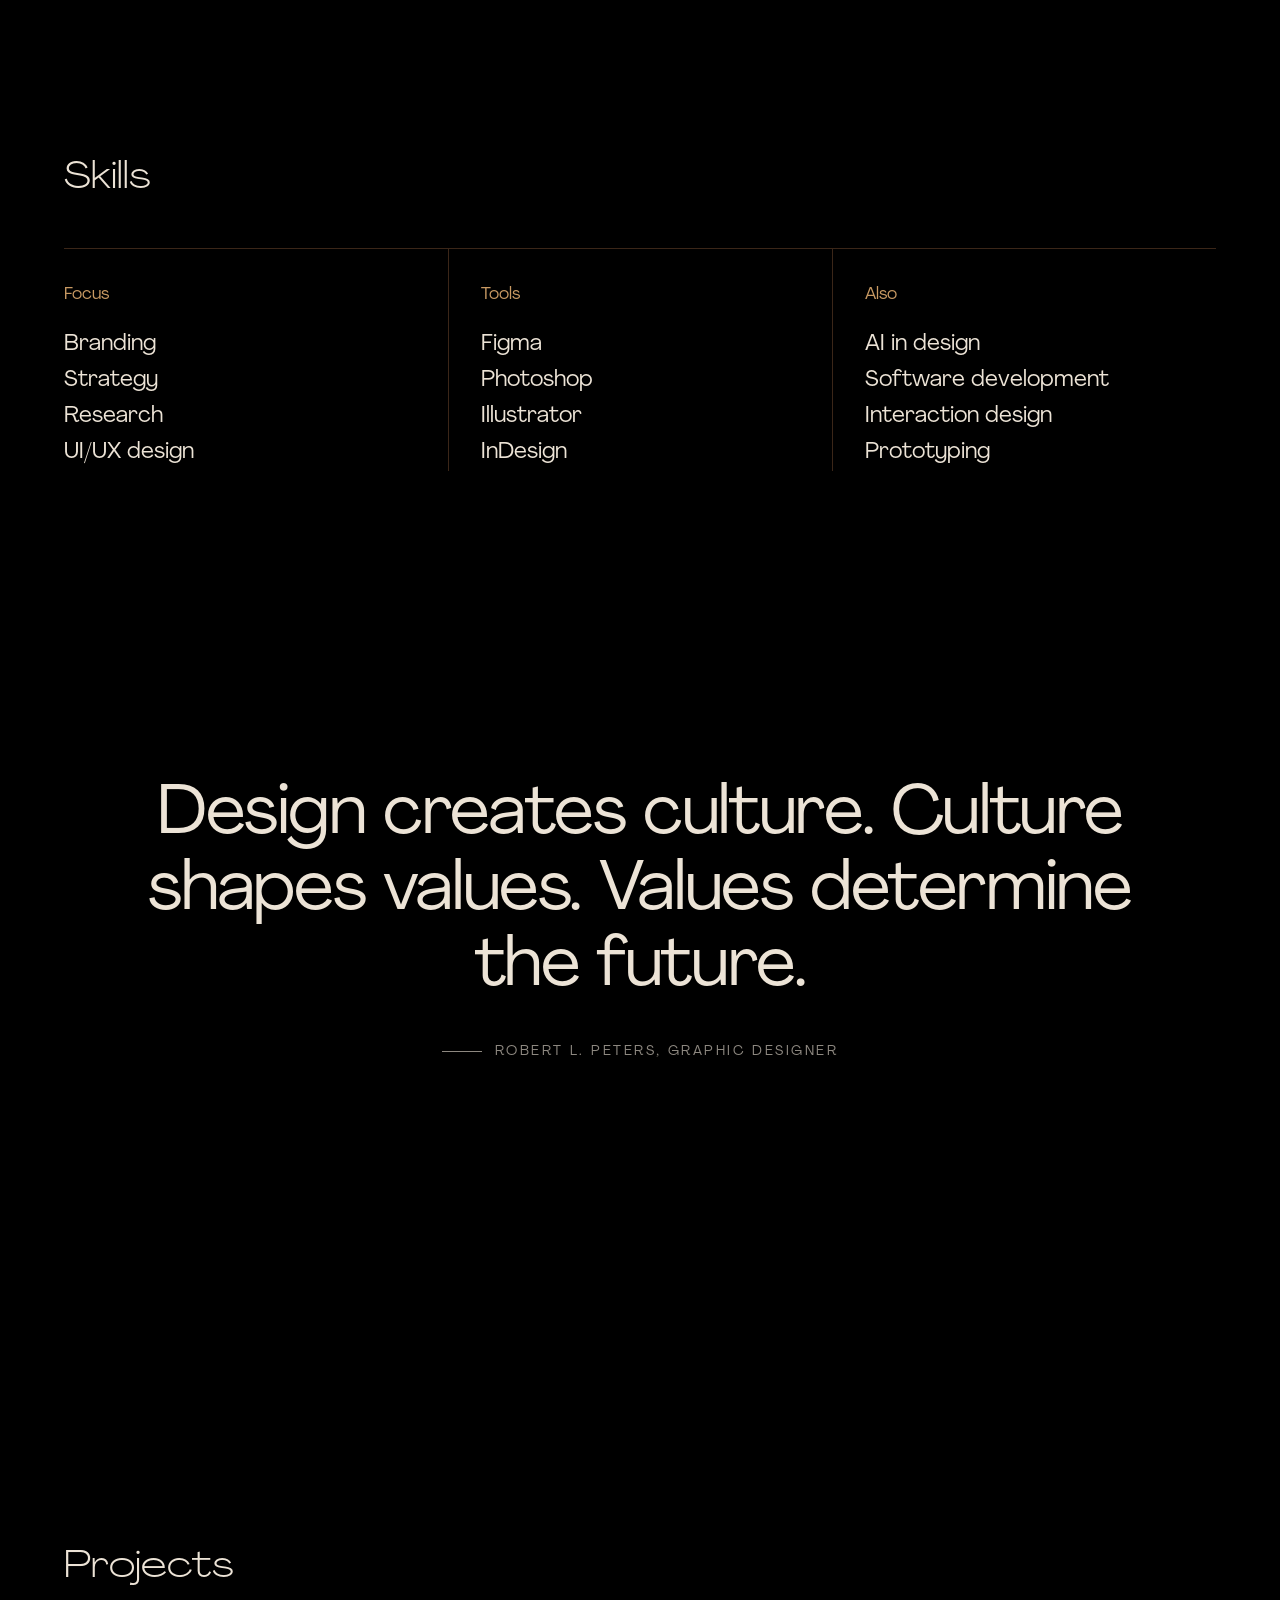
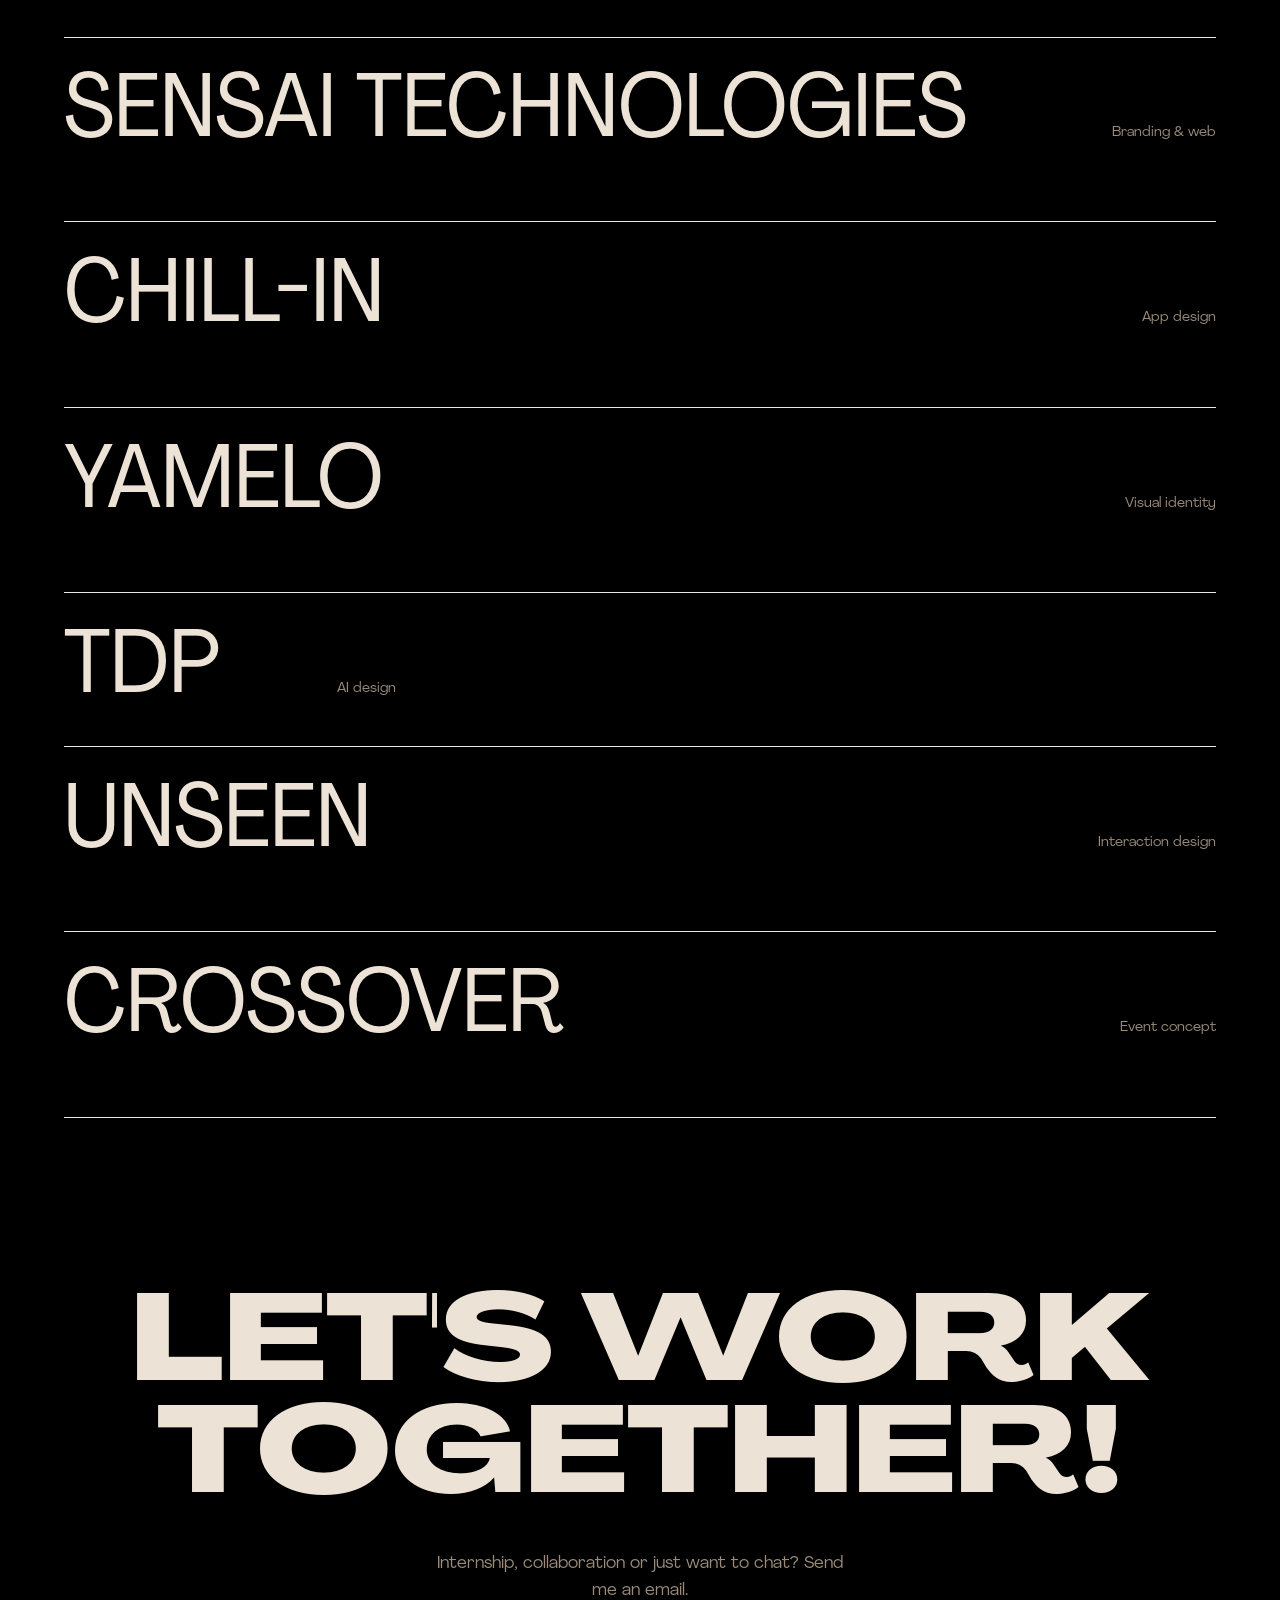
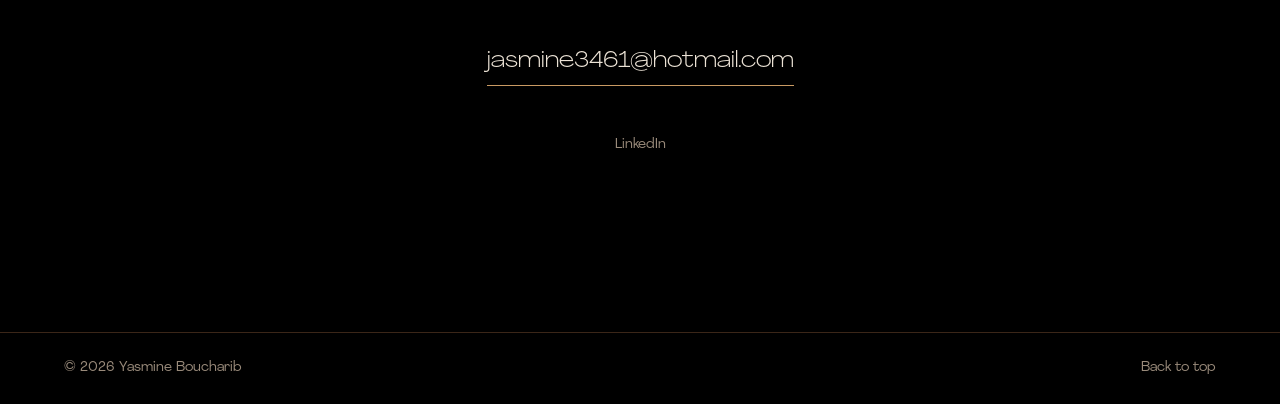
==== commit 579bb9a8: "Add files via upload" ====
--- a/index.html
+++ b/index.html
@@ -122,8 +122,7 @@
     <!-- ABOUT -->
     <section class="about" id="about">
       <figure class="about__photo">
-        <!-- PLACEHOLDER: vervang door je eigen foto (bijv. assets/yasmine.jpg) -->
-        <img src="https://picsum.photos/seed/yasmine-portrait/700/900" alt="Yasmine Boucharib" />
+        <img src="assets/images/me.jpg" alt="Yasmine Boucharib" />
       </figure>
 
       <div class="about__text">
@@ -134,10 +133,6 @@
         <p data-i18n="about.p3">I'm naturally curious, always looking to learn something new and open to exploring different creative directions.</p>
       </div>
 
-      <figure class="about__photo about__photo--small">
-        <!-- PLACEHOLDER: tweede foto -->
-        <img src="https://picsum.photos/seed/yasmine-detail/500/500" alt="" />
-      </figure>
     </section>
 
     <!-- SKILLS -->
@@ -205,7 +200,7 @@
           <a href="projects/yamelo.html" class="project">
             <span class="project__name">Yamelo</span>
             <span class="project__type" data-i18n="type.identity">Visual identity</span>
-            <span class="project__desc"><span class="d-nl" lang="nl">Mijn eigen app, gemaakt binnen mijn opleiding. UX en software met hulp van AI, hulp bij de stijl van Muhammad Wasim.</span><span class="d-en" lang="en">My own app, made during my studies. UX and software with help from AI, style help from Muhammad Wasim.</span></span>
+            <span class="project__desc"><span class="d-nl" lang="nl">Mijn eigen app, gemaakt binnen mijn opleiding. UX en software met hulp van AI, hulp bij de stijl van Muhammad Qasim.</span><span class="d-en" lang="en">My own app, made during my studies. UX and software with help from AI, style help from Muhammad Qasim.</span></span>
           </a>
         </li>
         <li>
@@ -273,15 +268,27 @@
         scrollTrigger: { trigger: document.body, start: "top top", end: "bottom bottom", scrub: 0.3 },
       });
 
-      // hero: naam zakt weg en vervaagt bij wegscrollen
-      gsap.to(".hero__content", {
-        y: 120, opacity: 0, ease: "none",
-        scrollTrigger: { trigger: ".hero", start: "top top", end: "bottom top", scrub: true },
-      });
-      gsap.to(".hero__video", {
-        scale: 1.15, ease: "none",
-        scrollTrigger: { trigger: ".hero", start: "top top", end: "bottom top", scrub: true },
-      });
+      // hero: naam zakt weg en vervaagt bij wegscrollen.
+      // Dit wacht tot de pagina klaar is, zodat het NA script.js komt.
+      // Eerst halen we oude scroll-animaties op de naam weg (die zorgden dat je naam verdween),
+      // daarna maken we er één met vaste begin- en eindwaarden.
+      const heroScroll = () => {
+        ScrollTrigger.getAll().forEach((st) => {
+          const a = st.animation;
+          if (!a || !a.targets) return;
+          const hit = a.targets().some((el) => el instanceof Element && (el.closest(".hero__content") || el.matches(".hero__video")));
+          if (!hit) return;
+          st.kill(); a.kill();
+          gsap.set(a.targets(), { clearProps: "opacity,transform" });
+        });
+        const st = { trigger: ".hero", start: "top top", end: "bottom top", scrub: true };
+        gsap.fromTo(".hero__content", { y: 0, opacity: 1 }, { y: 120, opacity: 0, ease: "none", immediateRender: false, scrollTrigger: st });
+        gsap.fromTo(".hero__video", { scale: 1 }, { scale: 1.15, ease: "none", immediateRender: false, scrollTrigger: { ...st } });
+        ScrollTrigger.refresh();
+      };
+      if (document.readyState === "complete") heroScroll(); else addEventListener("load", heroScroll);
+      // terugkomen met de terug-knop van de browser: alles opnieuw meten
+      addEventListener("pageshow", (e) => { if (e.persisted) ScrollTrigger.refresh(); });
 
       // about: foto's openen als een gordijn en bewegen mee (parallax)
       gsap.utils.toArray(".about__photo").forEach((fig, i) => {
